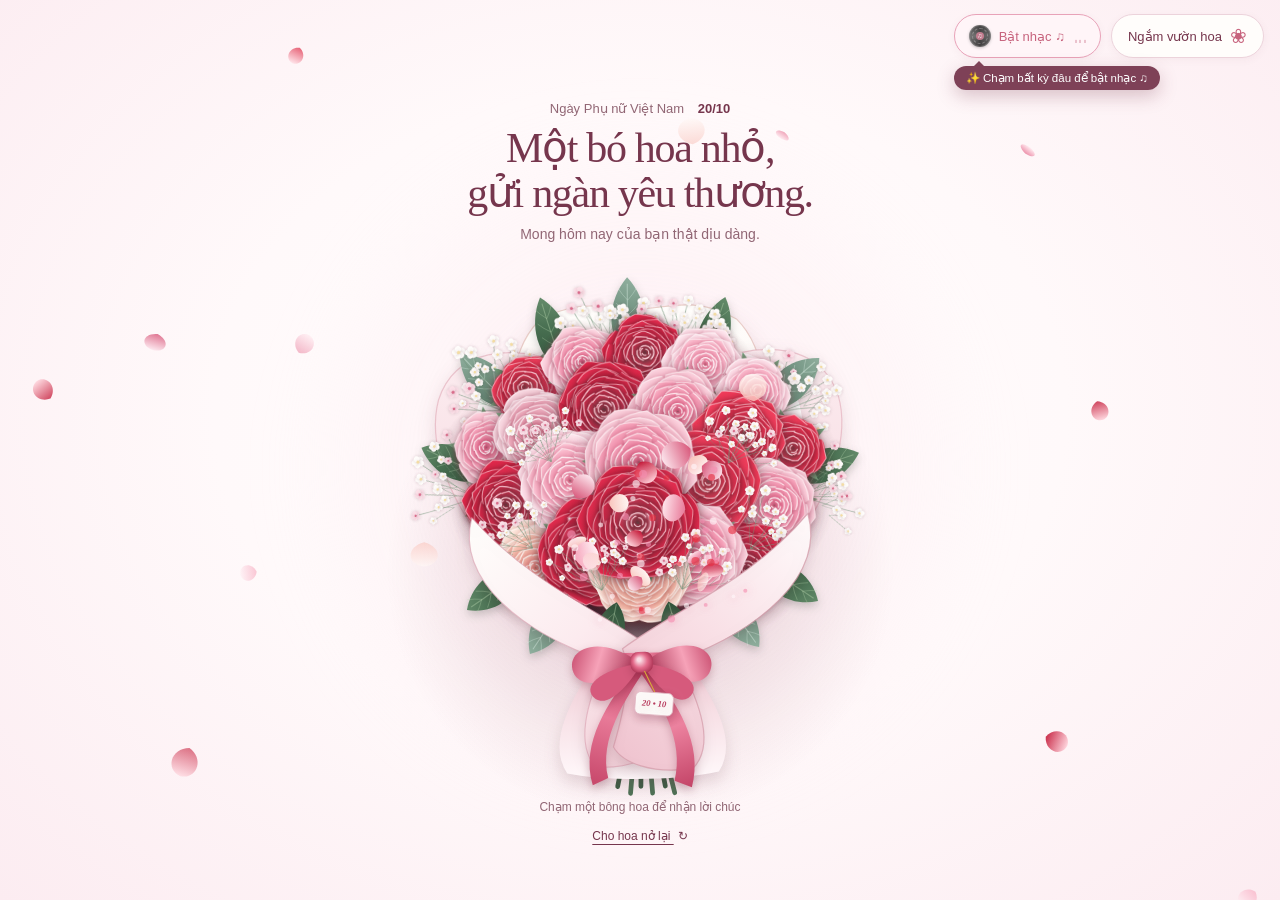
==== index.html @ 7e1e1d30 "20-10" ====
<!DOCTYPE html>
<html lang="vi">
<head>
  <meta charset="UTF-8">
  <meta name="viewport" content="width=device-width, initial-scale=1.0">
  <meta name="theme-color" content="#fff8fa">
  <meta name="description" content="Một bó hoa và tấm thiệp nhỏ, gửi những lời chúc dịu dàng nhân ngày Phụ nữ Việt Nam 20/10.">
  <title>Một bó hoa dành tặng bạn · 20/10</title>
  <link rel="stylesheet" href="./style.css">
  <script src="./script.js" defer></script>
  <script src="./card.js" defer></script>
  <script src="./album.js" defer></script>
</head>
<body>
  <main>
    <nav class="top-nav-bar" aria-label="Tiện ích đầu trang">
      <div class="music-disc-widget">
        <button id="toggleMusic" class="music-disc-button" type="button" aria-pressed="true" aria-label="Tạm dừng hoặc phát nhạc Đi Giữa Trời Rực Rỡ">
          <span class="music-disc-icon is-spinning" id="musicDiscIcon" aria-hidden="true">
            <span class="disc-vinyl"></span>
            <span class="disc-core">♫</span>
          </span>
          <span class="music-disc-text" id="musicStatusText">Đi Giữa Trời Rực Rỡ</span>
          <span class="music-wave-bars" id="musicWaveBars" aria-hidden="true">
            <span></span><span></span><span></span>
          </span>
        </button>
        <span id="musicAutoplayHint" class="music-autoplay-hint" hidden aria-live="polite">✨ Chạm bất kỳ đâu để bật nhạc ♫</span>
        <audio id="bgMusic" src="./assets/music.mp3" autoplay loop preload="auto">
          <source src="./assets/music.mp3" type="audio/mpeg">
          <source src="./YTSave.to_YouTube_Media_pjm2aXT3A2M_Nh%E1%BA%A1c-phim-%C4%90i-Gi%E1%BB%AFa-Tr%E1%BB%9Di-R%E1%BB%B1c-R%E1%BB%A1-Ng%C3%B4-Lan-H%C6%B0%C6%A1ng-MV-Lyrics_009_vbr.mp3" type="audio/mpeg">
        </audio>
        <script>
          (function() {
            var m = document.getElementById('bgMusic');
            if (m) {
              m.volume = 0.85;
              var p = m.play();
              if (p && p.catch) { p.catch(function() {}); }
            }
          })();
        </script>
      </div>
      <a class="garden-link" href="./garden.html">Ngắm vườn hoa <span aria-hidden="true">❀</span></a>
    </nav>
    <canvas id="ambientPetalsCanvas" aria-hidden="true"></canvas>
    <header class="greeting">
      <p class="occasion">Ngày Phụ nữ Việt Nam <span>20/10</span></p>
      <h1>Một bó hoa nhỏ,<br>gửi ngàn yêu thương.</h1>
      <p class="greeting-caption">Mong hôm nay của bạn thật dịu dàng.</p>
    </header>

    <div class="gift-layout">
      <section class="scene-column" aria-label="Hoa và những lời chúc 20/10">


        <div class="gift-visuals">
          <div class="bouquet-composition">
            <div id="bouquetStageWrapper" role="button" tabindex="0"
              aria-label="Bó hoa hồng đỏ đan xen lẫn hồng phấn. Nhấn Enter để nhận lời chúc; dùng phím mũi tên để chọn bông hoa."
              aria-describedby="bouquetHint">
              <canvas id="bouquetCanvas" aria-hidden="true"></canvas>
            </div>
            <button class="envelope-button" id="openCard" type="button" aria-haspopup="dialog" aria-controls="greetingCard" aria-expanded="false" hidden>
              <span class="envelope" aria-hidden="true"><span class="envelope-letter">Gửi bạn</span><span class="envelope-seal">♡</span></span>
              <span class="envelope-caption">Có một tấm thiệp cho bạn</span>
              <span class="envelope-action">Mở thiệp</span>
            </button>
          </div>

        </div>

        <footer class="scene-footer">
          <p id="bouquetHint" class="bouquet-hint">Chạm một bông hoa để nhận lời chúc</p>
          <p id="roseWish" class="rose-wish" role="status" aria-live="polite" aria-atomic="true"></p>
          <button class="text-button" id="replayBloom" type="button">Cho hoa nở lại <span aria-hidden="true">↻</span></button>
        </footer>
      </section>

      <dialog id="greetingCard" class="card-dialog" aria-labelledby="cardTitle">
        <div class="letter-paper">
          <!-- 4 Corner Floral Embellishments -->
          <div class="card-corner card-corner-tl" aria-hidden="true">
            <img src="./assets/card-corner-top.jpg" alt="" class="card-corner-img" width="300" height="300" decoding="async">
          </div>
          <div class="card-corner card-corner-tr" aria-hidden="true">
            <img src="./assets/card-corner-top.jpg" alt="" class="card-corner-img" width="300" height="300" decoding="async">
          </div>
          <div class="card-corner card-corner-bl" aria-hidden="true">
            <img src="./assets/card-corner-bottom.jpg" alt="" class="card-corner-img" width="300" height="300" decoding="async">
          </div>
          <div class="card-corner card-corner-br" aria-hidden="true">
            <img src="./assets/card-corner-bottom.jpg" alt="" class="card-corner-img" width="300" height="300" decoding="async">
          </div>

          <!-- Ornate Double Frame with Corner Accents -->
          <div class="card-frame" aria-hidden="true"></div>
          <div class="card-frame-inner" aria-hidden="true"></div>

          <button class="close-button" id="closeCard" type="button" aria-label="Đóng thiệp">×</button>
          <div id="cardReading">
            <div class="letter-date" aria-label="Ngày 20 tháng 10"><span>20</span><span class="date-stem" aria-hidden="true"></span><span>10</span></div>
            <div class="card-ornament-line" aria-hidden="true"><span class="ornament-stem"></span><span class="ornament-flower">❀</span><span class="ornament-stem"></span></div>
            <p class="letter-recipient">Gửi <span id="cardRecipient">bạn</span>,</p>
            <h2 id="cardTitle">Chúc bạn một ngày<br>thật nhiều yêu thương.</h2>
            <div class="letter-flower" aria-hidden="true">❀</div>
            <p id="cardMessage" class="letter-message"></p>
            <div class="letter-signoff"><p>Với thật nhiều thương mến,</p><p id="cardSender" class="letter-signature"></p></div>
            <div class="card-ornament-line card-ornament-bottom" aria-hidden="true"><span class="ornament-stem"></span><span class="ornament-heart">♡</span><span class="ornament-stem"></span></div>
            <div class="letter-actions"><button id="viewAlbum" class="text-button" type="button" aria-controls="memoryAlbum">Xem album kỷ niệm <span aria-hidden="true">♡</span></button><button id="editCard" class="text-button" type="button">Viết lời chúc riêng <span aria-hidden="true">✎</span></button></div>
          </div>
          <form id="cardEditor" hidden>
            <p class="editor-intro">Một tấm thiệp mang lời của bạn.</p>
            <h2 id="editorTitle" class="editor-title">Viết chút yêu thương</h2>
            <label for="recipientInput">Gửi đến</label>
            <input id="recipientInput" name="recipient" maxlength="60" required autocomplete="off">
            <label for="messageInput">Lời chúc 20/10</label>
            <textarea id="messageInput" name="message" rows="7" maxlength="1500" required></textarea>
            <label for="senderInput">Người gửi</label>
            <input id="senderInput" name="sender" maxlength="60" required autocomplete="off">
            <p class="editor-hint">Lời chúc được lưu trên trình duyệt này.</p>
            <div class="editor-actions"><button class="primary-button" type="submit">Lưu lời chúc</button><button class="text-button" id="cancelEdit" type="button">Hủy</button></div>
          </form>
          <p id="cardStatus" class="card-status" role="status" aria-live="polite"></p>
        </div>
      </dialog>
    </div>
    <section id="memoryAlbum" class="memory-album" aria-labelledby="albumTitle" hidden>
      <header class="album-heading">
        <p class="album-note">Một chút kỷ niệm, dành riêng cho bạn</p>
        <h2 id="albumTitle">Những khoảnh khắc thương yêu</h2>
        <button id="toggleAlbum" class="text-button" type="button" aria-expanded="false" aria-controls="albumPhotos">Xòe album <span aria-hidden="true">♡</span></button>
        <button id="editAlbum" class="text-button" type="button" aria-expanded="false" aria-controls="albumPhotos">Thay ảnh <span aria-hidden="true">✎</span></button>
      </header>
      <p id="albumEditHint" class="album-edit-hint" hidden>Chọn ảnh từ thiết bị của bạn, tối đa 20 MB mỗi ảnh. Ảnh được lưu trên trình duyệt này, không tự gửi sang thiết bị khác.</p>
      <p id="albumStatus" class="album-status" role="status" aria-live="polite" aria-atomic="true"></p>
      <div id="albumPhotos" class="album-photos">
        <figure class="portrait-card album-card">
          <div class="portrait-photo"><img src="./assets/portrait-placeholder.webp" alt="Ảnh kỷ niệm thứ nhất của người nhận thiệp" width="768" height="1024" decoding="async"></div>
          <figcaption><span class="portrait-dedication">Một nụ cười rất thương.</span><span class="portrait-date">Những ngày thật vui</span></figcaption>
          <div class="photo-actions" hidden>
            <button class="text-button change-photo" type="button" aria-label="Đổi ảnh thứ nhất">Đổi ảnh</button>
            <button class="text-button reset-photo" type="button" aria-label="Khôi phục ảnh thứ nhất" disabled>Ảnh ban đầu</button>
            <input class="photo-input" type="file" accept="image/*" aria-label="Chọn ảnh thứ nhất" hidden>
          </div>
        </figure>
        <figure class="portrait-card album-card">
          <div class="portrait-photo"><img src="./assets/portrait-placeholder.webp" alt="Ảnh kỷ niệm thứ hai của người nhận thiệp" width="768" height="1024" decoding="async" loading="lazy"></div>
          <figcaption><span class="portrait-dedication">Bình yên từ điều nhỏ.</span><span class="portrait-date">Một khoảnh khắc dịu dàng</span></figcaption>
          <div class="photo-actions" hidden>
            <button class="text-button change-photo" type="button" aria-label="Đổi ảnh thứ hai">Đổi ảnh</button>
            <button class="text-button reset-photo" type="button" aria-label="Khôi phục ảnh thứ hai" disabled>Ảnh ban đầu</button>
            <input class="photo-input" type="file" accept="image/*" aria-label="Chọn ảnh thứ hai" hidden>
          </div>
        </figure>
        <figure class="portrait-card album-card">
          <div class="portrait-photo"><img src="./assets/portrait-placeholder.webp" alt="Ảnh kỷ niệm thứ ba của người nhận thiệp" width="768" height="1024" decoding="async" loading="lazy"></div>
          <figcaption><span class="portrait-dedication">Mong bạn luôn rạng rỡ.</span><span class="portrait-date">Hôm nay và cả mai sau</span></figcaption>
          <div class="photo-actions" hidden>
            <button class="text-button change-photo" type="button" aria-label="Đổi ảnh thứ ba">Đổi ảnh</button>
            <button class="text-button reset-photo" type="button" aria-label="Khôi phục ảnh thứ ba" disabled>Ảnh ban đầu</button>
            <input class="photo-input" type="file" accept="image/*" aria-label="Chọn ảnh thứ ba" hidden>
          </div>
        </figure>
      </div>
      <p class="album-footnote">Có những điều nhỏ, nhớ lại vẫn thấy vui.</p>
    </section>
    <noscript><p class="noscript-message">Bật JavaScript để ngắm hoa nở và mở thiệp 20/10 nhé.</p></noscript>
  </main>
</body>
</html>
---- style.css ----
:root {
  --paper: #fffdfb;
  --blush: #fff8fa;
  --rose: #c7637d;
  --ink: #76364d;
  --muted: #916674;
  --line: #ecd3db;
  --bouquet-size: clamp(210px, calc(100dvh - 300px), 560px);
  color: var(--ink);
  font-family: "Segoe UI", Arial, sans-serif;
  font-synthesis: none;
}
* { box-sizing: border-box; }
[hidden] { display: none !important; }
html, body { margin: 0; min-width: 320px; min-height: 100%; }
body {
  background: radial-gradient(ellipse at 50% 46%, #fffdfd 0%, #fff9fa 47%, #fcecf1 100%);
  -webkit-tap-highlight-color: transparent;
}
button, input, textarea { font: inherit; }
button { color: inherit; cursor: pointer; touch-action: manipulation; }
button:focus-visible, a:focus-visible, [tabindex]:focus-visible, input:focus-visible, textarea:focus-visible {
  outline: 2px solid var(--ink); outline-offset: 5px;
}
main {
  min-height: 100vh; min-height: 100dvh;
  display: grid; align-content: center;
  position: relative; isolation: isolate;
  padding: max(72px, calc(env(safe-area-inset-top) + 64px)) clamp(16px, 3vw, 48px) max(16px, env(safe-area-inset-bottom));
}
/* Top Bar Actions (Music Disc Player & Garden Link) */
.top-nav-bar {
  position: absolute;
  top: max(14px, env(safe-area-inset-top));
  right: max(16px, env(safe-area-inset-right));
  z-index: 20;
  display: flex;
  align-items: center;
  gap: 10px;
}

.garden-link {
  position: static;
  display: inline-flex; align-items: center; gap: 8px;
  min-height: 44px; padding: 10px 16px; border: 1px solid var(--line); border-radius: 24px;
  background: var(--paper); color: var(--ink); font-size: 13px; text-decoration: none;
  box-shadow: 0 2px 8px rgba(118, 54, 77, 0.05);
  transition: all .2s ease;
  white-space: nowrap;
}
.garden-link:hover {
  background: #fae7ef;
  transform: translateY(-1px);
  box-shadow: 0 4px 12px rgba(118, 54, 77, 0.1);
}
.garden-link span { color: var(--rose); font-size: 20px; line-height: 1; }

/* Music Disc Widget */
.music-disc-widget {
  position: relative;
  display: inline-flex;
  align-items: center;
}

.music-disc-button {
  display: inline-flex;
  align-items: center;
  gap: 8px;
  min-height: 44px;
  padding: 9px 14px;
  border: 1px solid #ebd0da;
  border-radius: 24px;
  background: var(--paper);
  color: var(--ink);
  font-size: 13px;
  cursor: pointer;
  box-shadow: 0 2px 8px rgba(118, 54, 77, 0.05);
  transition: all .2s ease;
  white-space: nowrap;
}
.music-disc-button:hover {
  background: #fdf2f6;
  border-color: #d88fa5;
  transform: translateY(-1px);
  box-shadow: 0 4px 12px rgba(118, 54, 77, 0.1);
}

/* Spinning Vinyl Record Icon */
.music-disc-icon {
  position: relative;
  width: 22px;
  height: 22px;
  border-radius: 50%;
  background: conic-gradient(from 0deg, #242424, #4a4a4a, #1f1f1f, #5a5a5a, #242424);
  box-shadow: 0 1px 3px rgba(0, 0, 0, 0.25), inset 0 0 0 1px rgba(255, 255, 255, 0.18);
  display: grid;
  place-items: center;
  flex-shrink: 0;
}
.music-disc-icon.is-spinning {
  animation: spin-vinyl 3.2s linear infinite;
}
.disc-vinyl {
  position: absolute;
  inset: 3px;
  border-radius: 50%;
  border: 1px dashed rgba(255, 255, 255, 0.28);
  pointer-events: none;
}
.disc-core {
  position: relative;
  z-index: 1;
  width: 8px;
  height: 8px;
  border-radius: 50%;
  background: #c7637d;
  color: #fff;
  font-size: 7px;
  line-height: 8px;
  text-align: center;
  display: block;
}
@keyframes spin-vinyl {
  from { transform: rotate(0deg); }
  to { transform: rotate(360deg); }
}

/* Animated Music Equalizer Bars */
.music-wave-bars {
  display: inline-flex;
  align-items: flex-end;
  gap: 2.5px;
  height: 13px;
  margin-left: 2px;
}
.music-wave-bars span {
  display: block;
  width: 2px;
  height: 100%;
  background: var(--rose);
  border-radius: 2px;
  transform-origin: bottom;
  animation: wave-bar 1.1s ease-in-out infinite alternate;
}
.music-wave-bars span:nth-child(1) { animation-duration: 0.85s; }
.music-wave-bars span:nth-child(2) { animation-duration: 1.25s; animation-delay: 0.2s; }
.music-wave-bars span:nth-child(3) { animation-duration: 1.0s; animation-delay: 0.4s; }

@keyframes wave-bar {
  0% { transform: scaleY(0.25); opacity: 0.4; }
  100% { transform: scaleY(1); opacity: 1; }
}

/* Paused State */
.music-disc-button.is-paused {
  background: #fff5f8;
  border-color: #e8a2b8;
  color: var(--rose);
  animation: pulse-disc-glow 2.2s infinite ease-in-out;
}
.music-disc-button.is-paused .music-disc-icon {
  animation-play-state: paused;
  filter: grayscale(0.2) opacity(0.85);
}
.music-disc-button.is-paused .music-wave-bars span {
  animation: none;
  transform: scaleY(0.25);
  opacity: 0.35;
}

@keyframes pulse-disc-glow {
  0%, 100% {
    box-shadow: 0 2px 8px rgba(199, 99, 125, 0.12);
  }
  50% {
    box-shadow: 0 4px 16px rgba(199, 99, 125, 0.32);
    border-color: #d88099;
  }
}

/* Floating Autoplay Hint */
.music-autoplay-hint {
  position: absolute;
  top: calc(100% + 8px);
  left: 0;
  background: rgba(118, 54, 77, 0.94);
  backdrop-filter: blur(8px);
  color: #fff;
  font-size: 11.5px;
  font-weight: 500;
  padding: 5px 12px;
  border-radius: 16px;
  white-space: nowrap;
  pointer-events: none;
  animation: hint-float 2.5s infinite ease-in-out;
  box-shadow: 0 6px 18px rgba(118, 54, 77, 0.28);
  z-index: 50;
}
.music-autoplay-hint::before {
  content: "";
  position: absolute;
  top: -5px;
  left: 20px;
  border-left: 5px solid transparent;
  border-right: 5px solid transparent;
  border-bottom: 5px solid rgba(118, 54, 77, 0.94);
}
@keyframes hint-float {
  0%, 100% { transform: translateY(0); opacity: 0.95; }
  50% { transform: translateY(3px); opacity: 1; }
}
.gift-layout {
  width: min(100%, 1040px); margin-inline: auto;
  display: grid; grid-template-columns: minmax(0, 1fr); align-items: start;
  gap: 32px clamp(28px, 4vw, 60px);
}
.scene-column { min-width: 0; display: flex; flex-direction: column; align-items: center; }
.gift-visuals {
  width: 100%; margin: 4px auto 0; display: grid; place-items: center;
}
.portrait-card {
  position: relative; min-width: 0; width: 100%; max-width: 275px;
  justify-self: center; margin: 0; padding: 10px 10px 0;
  background: var(--paper); border: 1px solid #ecd3db99;
  box-shadow: 0 14px 40px #76364d10, 0 2px 7px #76364d08;
  transform-origin: top left;
}
.portrait-photo { overflow: hidden; aspect-ratio: 3 / 4; background: #f3e4e5; }
.portrait-photo img { display: block; width: 100%; height: 100%; object-fit: cover; object-position: center; }
.portrait-card figcaption { padding: 19px 6px 20px; text-align: center; }
.portrait-dedication { display: block; font: italic clamp(16px, 1.6vw, 21px)/1.45 "Palatino Linotype", Georgia, serif; text-wrap: pretty; }
.portrait-date { display: block; color: var(--muted); margin-top: 11px; font-size: 10px; line-height: 1.6; }
main::before {
  content: ''; position: absolute; left: 50%; top: 52%; z-index: -1;
  width: min(90vw, 700px); aspect-ratio: 1;
  transform: translate(-50%, -50%); border-radius: 50%;
  background: radial-gradient(circle, rgba(252, 210, 223, .45), rgba(254, 235, 242, .16) 57%, transparent 73%);
  filter: blur(26px); pointer-events: none;
}
.greeting { width: fit-content; max-width: 100%; margin: 0 auto 8px; transform-origin: top left; position: relative; z-index: 1; text-align: center; }
.occasion { margin: 0 0 10px; font-size: 13px; color: var(--muted); }
.occasion span { margin-left: 10px; color: var(--ink); font-weight: 600; }
h1, h2, .letter-recipient { font-family: "Palatino Linotype", "Book Antiqua", Palatino, Georgia, serif; font-weight: 400; }
h1 { margin: 0; font-size: clamp(28px, 3.4vw, 42px); line-height: 1.08; letter-spacing: -1.3px; }
.greeting-caption { font-size: 14px; color: var(--muted); margin: 10px 0 0; }
.bouquet-composition {
  position: relative; min-width: 0; margin: -12px auto -8px;
  width: min(100%, var(--bouquet-size));
  transform-origin: top left;
}
#bouquetStageWrapper {
  position: relative; width: 100%; aspect-ratio: 1; border-radius: 45%;
  cursor: pointer; touch-action: manipulation;
  animation: bouquet-entrance 1.15s cubic-bezier(.16, 1, .3, 1) both;
}
#bouquetCanvas { width: 100%; height: 100%; display: block; }
.envelope-button {
  position: absolute; right: 8px; top: 66%; width: clamp(126px, 29%, 164px);
  padding: 0; border: 0; background: transparent; text-align: center;
  transform: rotate(-7deg); animation: envelope-arrival .8s cubic-bezier(.2,.8,.2,1) both;
}
.envelope {
  position: relative; display: block; width: 106px; height: 72px; margin: 0 auto 12px;
  background: #f5d9e2; border: 1px solid #e3b5c4; border-radius: 2px 2px 5px 5px;
  box-shadow: 0 8px 18px #76364d18;
}
.envelope::before {
  content: ''; position: absolute; inset: 0; z-index: 2;
  background: linear-gradient(32deg, #f9e6ec 49%, transparent 50%) left / 51% 100% no-repeat,
              linear-gradient(-32deg, #f5dfe7 49%, transparent 50%) right / 51% 100% no-repeat;
  border-radius: inherit;
}
.envelope::after {
  content: ''; position: absolute; inset: -1px -1px 0; z-index: 3;
  background: #fcebf0; clip-path: polygon(0 0, 100% 0, 50% 61%);
  transform-origin: top; transition: transform .4s ease;
}
.envelope-letter {
  position: absolute; inset: -11px 9px 9px; padding: 12px 0 0;
  background: var(--paper); border: 1px solid var(--line);
  font-family: Georgia, serif; font-style: italic; font-size: 13px;
  transition: transform .4s ease;
}
.envelope-seal {
  position: absolute; left: calc(50% - 12px); top: 28px; z-index: 4;
  width: 24px; height: 24px; border-radius: 50%; background: #b85575;
  color: #fff6f8; font: 19px/24px Georgia, serif; box-shadow: 0 2px 3px #76364d22;
}
.envelope-caption, .envelope-action { display: block; font-size: 11px; line-height: 1.5; }
.envelope-caption { color: var(--muted); }
.envelope-action { font-size: 13px; text-decoration: underline; text-underline-offset: 4px; margin-top: 3px; }
@media (hover: hover) {
  .envelope-button:hover .envelope-letter { transform: translateY(-7px); }
  .envelope-button:hover .envelope::after { transform: rotateX(35deg); }
}
.scene-footer { transform-origin: top left; width: min(100%, 540px); margin-top: 6px; text-align: center; position: relative; z-index: 1; }
.bouquet-hint { font-size: 12px; color: var(--muted); margin: 0; }
.rose-wish { font: italic 17px/1.6 Georgia, serif; margin: 6px auto 2px; max-width: 440px; min-height: 54px; text-wrap: pretty; }
.rose-wish:empty { min-height: 0; margin: 0; }
.rose-wish.is-new { animation: wish-arrival .4s ease both; }
.text-button { border: 0; background: transparent; padding: 12px 8px; font-size: 12px; text-decoration: underline; text-underline-offset: 4px; }
.text-button span { display: inline-block; margin-left: 4px; text-decoration: none; }
#replayBloom { margin-top: 3px; }
#ambientPetalsCanvas { position: fixed; inset: 0; width: 100%; height: 100%; display: block; pointer-events: none; z-index: 2; }
.card-dialog {
  position: relative; z-index: 3; inset: auto; justify-self: center; align-self: start;
  width: min(100%, 580px); min-width: 0; max-width: none; max-height: none; margin: 0;
  padding: 0; border: 0; border-radius: 8px; color: var(--ink);
  background: transparent;
  box-shadow: 0 25px 80px rgba(118, 54, 77, 0.15), 0 4px 14px rgba(118, 54, 77, 0.08);
  overflow: visible; scroll-margin-block: 24px;
}
.card-dialog[open] { animation: letter-open .45s .4s cubic-bezier(.16,1,.3,1) both; }

.letter-paper {
  position: relative;
  overflow: hidden;
  border-radius: 8px;
  padding: clamp(32px, 4.5vw, 44px) clamp(24px, 4vw, 42px) clamp(22px, 3.5vw, 32px);
  background:
    radial-gradient(ellipse at 50% 50%, #ffffff 0%, #fffdfd 50%, #fff4f8 100%),
    var(--paper);
}

/* 4 Botanical Floral Corners */
.card-corner {
  position: absolute;
  width: clamp(105px, 24vw, 150px);
  aspect-ratio: 1;
  pointer-events: none;
  z-index: 1;
  overflow: hidden;
}
.card-corner-img {
  width: 100%;
  height: 100%;
  object-fit: contain;
  mix-blend-mode: multiply;
  opacity: 0.95;
  display: block;
}
.card-corner-tl {
  top: -4px;
  left: -4px;
  transform: scaleX(-1);
}
.card-corner-tr {
  top: -4px;
  right: -4px;
}
.card-corner-bl {
  bottom: -4px;
  left: -4px;
}
.card-corner-br {
  bottom: -4px;
  right: -4px;
  transform: scaleX(-1);
}

/* Ornate Double Frame with Corner Bracket Accents */
.card-frame {
  position: absolute;
  inset: 12px;
  border: 1.5px solid #ebb2c2;
  border-radius: 6px;
  pointer-events: none;
  z-index: 2;
}
.card-frame::before,
.card-frame::after {
  content: '';
  position: absolute;
  width: 14px;
  height: 14px;
  border-color: #c7637d;
  border-style: solid;
  pointer-events: none;
}
.card-frame::before {
  top: -2px;
  left: -2px;
  border-width: 2px 0 0 2px;
}
.card-frame::after {
  bottom: -2px;
  right: -2px;
  border-width: 0 2px 2px 0;
}

.card-frame-inner {
  position: absolute;
  inset: 16px;
  border: 1px solid #f6d4de;
  border-radius: 4px;
  pointer-events: none;
  z-index: 2;
}
.card-frame-inner::before,
.card-frame-inner::after {
  content: '';
  position: absolute;
  width: 14px;
  height: 14px;
  border-color: #c7637d;
  border-style: solid;
  pointer-events: none;
}
.card-frame-inner::before {
  top: -2px;
  right: -2px;
  border-width: 2px 2px 0 0;
}
.card-frame-inner::after {
  bottom: -2px;
  left: -2px;
  border-width: 0 0 2px 2px;
}

/* Close Button */
.close-button {
  position: absolute; right: 18px; top: 16px; z-index: 10; width: 34px; height: 34px;
  background: rgba(255, 250, 252, 0.88); backdrop-filter: blur(4px);
  border: 1px solid #ecd3db; border-radius: 50%;
  color: var(--ink); font-size: 20px; font-weight: 300; line-height: 1;
  display: grid; place-items: center;
  box-shadow: 0 2px 8px rgba(118, 54, 77, 0.1);
  transition: background .2s ease, transform .2s ease;
}
.close-button:hover { background: #fbeaf0; transform: scale(1.06); }

/* Card Content Layer */
#cardReading, #cardEditor {
  position: relative;
  z-index: 3;
}

/* Header & Date */
.letter-date {
  display: flex; align-items: center; justify-content: center; gap: 14px;
  font: 30px/1 "Palatino Linotype", Georgia, serif; color: #8e2b48;
  letter-spacing: 1px; margin: 0 auto 6px;
}
.date-stem { width: 1.5px; height: 26px; background: #e59fb3; transform: rotate(22deg); }

/* Delicate Ornamental Dividers */
.card-ornament-line {
  display: flex; align-items: center; justify-content: center; gap: 12px;
  margin: 6px auto 14px; max-width: 220px;
}
.ornament-stem {
  flex: 1; height: 1px;
  background: linear-gradient(90deg, transparent, #e3a9ba 50%, transparent);
}
.ornament-flower { font-size: 17px; color: var(--rose); line-height: 1; }
.ornament-heart { font-size: 15px; color: var(--rose); line-height: 1; }
.card-ornament-bottom { margin: 14px auto 10px; max-width: 180px; }

/* Letter Recipient */
.letter-recipient {
  margin: 0 0 8px; font: 400 19px/1.4 "Palatino Linotype", Georgia, serif;
  color: #76364d; text-align: center; overflow-wrap: anywhere;
}

/* Card Title */
#cardTitle {
  margin: 0 auto 6px; text-align: center;
  font-family: "Palatino Linotype", "Book Antiqua", Georgia, serif;
  font-size: clamp(24px, 3.2vw, 32px); line-height: 1.25;
  color: #5c1830; letter-spacing: -.6px;
}

.letter-flower {
  text-align: center; font: 25px/1 Georgia, serif;
  color: #d6718d; margin: 6px 0 10px;
}

/* Message Paragraphs */
.letter-message {
  white-space: pre-wrap; overflow-wrap: anywhere;
  font-size: 14.5px; line-height: 1.78; color: #69293e;
  margin: 0 auto; text-align: center; max-width: 440px;
}
.message-paragraph { display: block; }
.message-paragraph + .message-paragraph { margin-top: 14px; }

/* Signoff */
.letter-signoff {
  margin-top: 14px; text-align: center;
}
.letter-signoff > p:first-child {
  margin: 0 0 4px; font-size: 13px; color: var(--muted);
}
.letter-signature {
  font: italic 24px/1.35 "Palatino Linotype", Georgia, serif;
  color: #5c1830; margin: 0; overflow-wrap: anywhere;
}

.letter-fold { height: 1px; margin: 8px -30px 2px; background: #ecd3db77; box-shadow: 0 1px 2px #76364d08; }
.letter-actions { text-align: center; margin-top: 10px; }
.letter-actions .text-button {
  padding: 8px 14px; font-size: 13px; color: #76364d;
  border-radius: 18px; transition: background .2s ease;
}
.letter-actions .text-button:hover { background: rgba(247, 219, 229, 0.45); }
.card-status { font-size: 12px; color: var(--muted); text-align: center; margin: 0; line-height: 1.6; }
.card-status:not(:empty) { padding: 8px 0; }
.editor-intro { margin: 10px 0; font-size: 12px; color: var(--muted); }
.editor-title { font-size: 27px; line-height: 1.2; margin: 0 0 26px; }
#cardEditor label { display: block; font-size: 13px; margin: 18px 0 8px; }
#cardEditor input, #cardEditor textarea { width: 100%; border: 1px solid #dcb8c5; border-radius: 5px; background: #fff9fb; color: var(--ink); padding: 11px 12px; font-size: 14px; line-height: 1.6; }
#cardEditor textarea { resize: vertical; min-height: 150px; }
.editor-hint { font-size: 11px; color: var(--muted); line-height: 1.7; margin-top: 14px; }
.editor-actions { display: flex; align-items: center; gap: 16px; margin: 20px 0 10px; }
.primary-button { border: 1px solid var(--ink); border-radius: 5px; padding: 12px 20px; font-size: 13px; background: var(--ink); color: var(--paper); }
.noscript-message { text-align: center; font-size: 14px; }
/* The album is a second chapter, revealed only after the letter is opened. */
.memory-album {
  position: relative; z-index: 3; width: min(100%, 850px); min-width: 0;
  margin: clamp(32px, 4vw, 54px) auto 8px; text-align: center; scroll-margin-top: 32px;
  opacity: 0; transform: translateY(24px);
  transition: opacity .8s ease, transform .8s cubic-bezier(.2,.8,.2,1);
}
.memory-album.is-revealed { opacity: 1; transform: none; }
.album-heading { margin-bottom: 26px; }
.album-note { color: var(--muted); font-size: 12px; line-height: 1.7; margin: 0 0 12px; }
#albumTitle { font-size: clamp(26px, 3vw, 34px); line-height: 1.25; margin: 0 0 8px; letter-spacing: -.5px; }
.album-photos { display: grid; grid-template-columns: minmax(0, 1fr); gap: 28px; padding: 18px 18px 14px; }
.album-card { grid-area: 1 / 1; width: min(100%, 230px); max-width: none; transform-origin: center; }
.album-card:nth-child(1) { z-index: 3; transform: rotate(-3deg); }
.album-card:nth-child(2) { z-index: 2; transform: translate(12px, -6px) rotate(7deg); }
.album-card:nth-child(3) { z-index: 1; transform: translate(-12px, -10px) rotate(-9deg); }
.album-card .portrait-dedication { font-size: 17px; }
.album-card figcaption { padding: 16px 4px 18px; }
.album-card .portrait-date { margin-top: 8px; }
.album-edit-hint, .album-status { max-width: 520px; margin: 0 auto 16px; color: var(--muted); font-size: 12px; line-height: 1.7; }
.album-status:empty { display: none; }
.photo-actions { display: flex; justify-content: center; flex-wrap: wrap; gap: 0 4px; padding: 0 0 8px; }
.photo-actions .text-button { min-height: 44px; padding: 10px 6px; }
.photo-actions button:disabled { opacity: .5; cursor: default; }
.album-card[aria-busy="true"] .portrait-photo { opacity: .65; }
.memory-album.is-spread .album-photos { grid-template-columns: repeat(3, minmax(0, 1fr)); }
.memory-album.is-spread .album-card { grid-area: auto; transform: rotate(var(--photo-angle)); animation: photo-unfold .65s cubic-bezier(.2,.8,.2,1) both; }
.memory-album.is-spread .album-card:nth-child(1) { --photo-angle: -4deg; }
.memory-album.is-spread .album-card:nth-child(2) { --photo-angle: 2deg; animation-delay: .13s; }
.memory-album.is-spread .album-card:nth-child(3) { --photo-angle: -2deg; animation-delay: .26s; }
.album-footnote { margin: 22px 0 0; color: var(--muted); font: italic 15px/1.7 Georgia, serif; }
@keyframes photo-unfold {
  from { opacity: 0; transform: translateY(22px) rotate(0); }
  to { opacity: 1; transform: translateY(0) rotate(var(--photo-angle)); }
}
@media (min-width: 1100px) {
  body.card-open .gift-layout { grid-template-columns: minmax(0, 1fr) minmax(400px, 470px); align-items: center; }
  body.card-open .bouquet-composition { width: min(100%, var(--bouquet-size)); }
  body.card-open .envelope-button { right: 0; width: 126px; }
  body.card-open .envelope { width: 88px; height: 60px; }
  body.card-open .envelope-seal { top: 22px; }
  body.card-open .envelope-caption { font-size: 10px; }
  body.card-open .envelope-action { font-size: 12px; }
  body.card-open .card-dialog { width: 100%; }
}
@media (min-width: 601px) and (max-width: 1099px) {
  body.card-open .bouquet-composition { width: min(100%, var(--bouquet-size)); }
}
@media (max-width: 600px) {
  .top-nav-bar { top: max(10px, env(safe-area-inset-top)); right: max(12px, env(safe-area-inset-right)); gap: 6px; }
  .garden-link, .music-disc-button { min-height: 38px; padding: 6px 11px; font-size: 11.5px; }
  .music-disc-text { max-width: 110px; overflow: hidden; text-overflow: ellipsis; white-space: nowrap; }
  .occasion { font-size: 12px; margin-bottom: 8px; }
  .greeting { margin-bottom: 6px; }
  .greeting-caption { font-size: 12px; margin-top: 8px; }
  .gift-visuals { margin-top: 2px; }
  .bouquet-composition { margin-top: 0; margin-bottom: 4px; width: min(100%, var(--bouquet-size)); }
  .envelope-button { right: 6px; top: 68%; width: 130px; }
  .envelope { width: 88px; height: 60px; margin-bottom: 9px; }
  .envelope-seal { top: 22px; }
  .envelope-caption { font-size: 10px; }
  .envelope-action { font-size: 12px; }
  .rose-wish { font-size: 16px; padding: 0 10px; }
  .letter-paper { padding: 28px 18px 20px; }
  .card-corner { width: clamp(80px, 22vw, 110px); }
  .card-frame { inset: 8px; }
  .card-frame-inner { inset: 12px; }
  .letter-fold { margin-left: -18px; margin-right: -18px; }
  #cardTitle { font-size: clamp(22px, 5.5vw, 26px); }
  .letter-date { font-size: 26px; }
  .memory-album.is-spread .album-photos { grid-template-columns: minmax(0, 1fr); gap: 32px; }
}
@keyframes bouquet-entrance { from { opacity: 0; transform: translateY(18px) scale(.92); } to { opacity: 1; transform: translateY(0) scale(1); } }
@keyframes envelope-arrival { from { opacity: 0; transform: translateY(14px) rotate(-12deg); } to { opacity: 1; transform: translateY(0) rotate(-7deg); } }
@keyframes letter-open { from { opacity: 0; transform: translateY(16px); } to { opacity: 1; transform: translateY(0); } }
@keyframes wish-arrival { from { opacity: 0; transform: translateY(5px); } to { opacity: 1; transform: translateY(0); } }
@media (prefers-reduced-motion: reduce) {
  *, *::before, *::after { animation: none !important; transition: none !important; scroll-behavior: auto !important; }
}
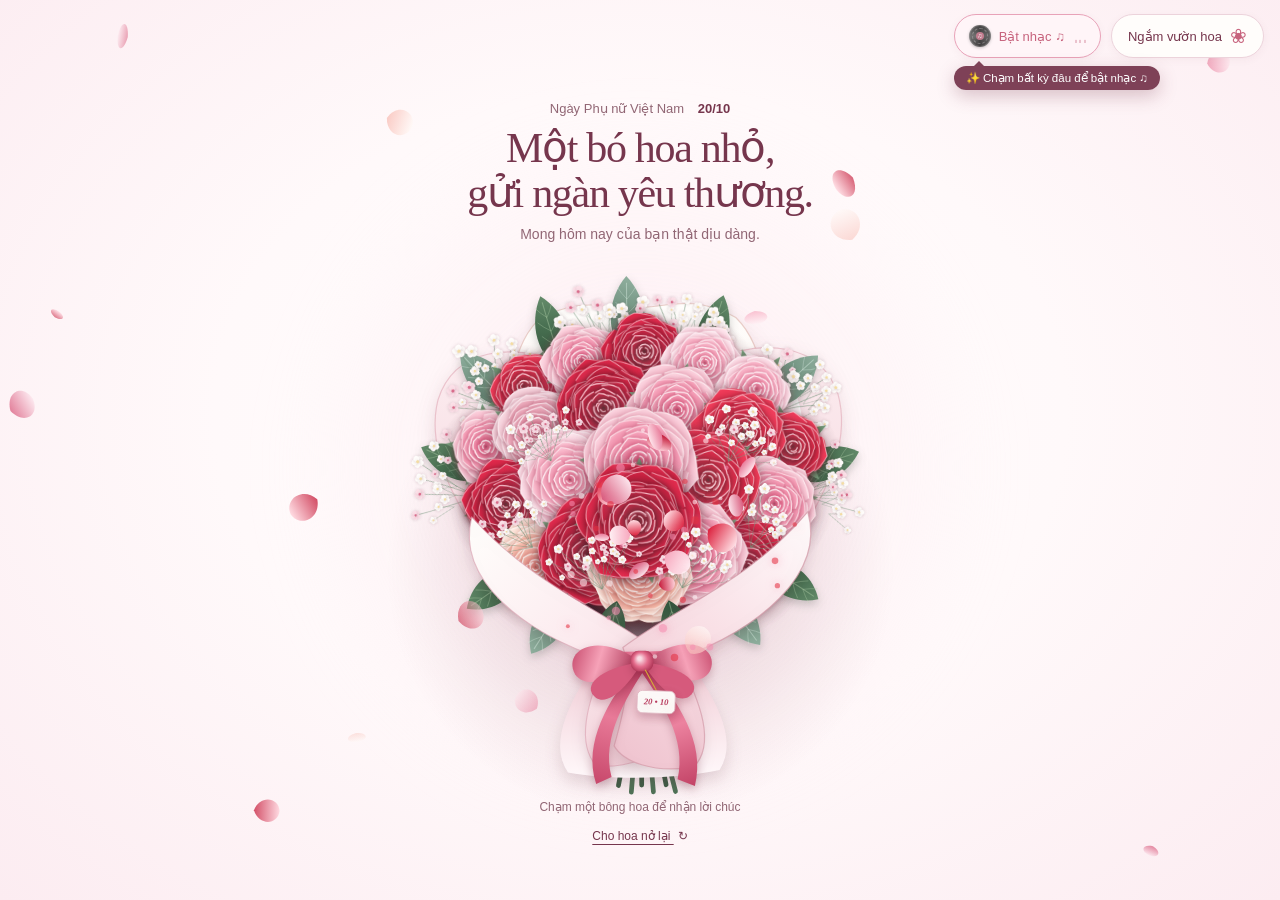
==== commit 88f7cb98: "gihub" ====
--- a/index.html
+++ b/index.html
@@ -6,6 +6,9 @@
   <meta name="theme-color" content="#fff8fa">
   <meta name="description" content="Một bó hoa và tấm thiệp nhỏ, gửi những lời chúc dịu dàng nhân ngày Phụ nữ Việt Nam 20/10.">
   <title>Một bó hoa dành tặng bạn · 20/10</title>
+  <link rel="preload" href="./assets/fonts/noto-serif-italic.woff2" as="font" type="font/woff2" crossorigin>
+  <link rel="preload" href="./assets/fonts/noto-serif-regular.woff2" as="font" type="font/woff2" crossorigin>
+  <link rel="preload" href="./assets/fonts/noto-sans-regular.woff2" as="font" type="font/woff2" crossorigin>
   <link rel="stylesheet" href="./style.css">
   <script src="./script.js" defer></script>
   <script src="./card.js" defer></script>
@@ -35,8 +38,14 @@
             var m = document.getElementById('bgMusic');
             if (m) {
               m.volume = 0.85;
-              var p = m.play();
-              if (p && p.catch) { p.catch(function() {}); }
+              try {
+                var savedPos = parseFloat(sessionStorage.getItem('music_saved_pos') || '0');
+                if (savedPos > 0) m.currentTime = savedPos;
+              } catch(e) {}
+              if (sessionStorage.getItem('music_user_paused') !== 'true') {
+                var p = m.play();
+                if (p && p.catch) { p.catch(function() {}); }
+              }
             }
           })();
         </script>
--- a/style.css
+++ b/style.css
@@ -1,3 +1,25 @@
+@font-face {
+  font-family: "Noto Serif";
+  src: url("./assets/fonts/noto-serif-regular.woff2") format("woff2");
+  font-style: normal;
+  font-weight: 400;
+  font-display: swap;
+}
+@font-face {
+  font-family: "Noto Serif";
+  src: url("./assets/fonts/noto-serif-italic.woff2") format("woff2");
+  font-style: italic;
+  font-weight: 400;
+  font-display: swap;
+}
+@font-face {
+  font-family: "Noto Sans";
+  src: url("./assets/fonts/noto-sans-regular.woff2") format("woff2");
+  font-style: normal;
+  font-weight: 400;
+  font-display: swap;
+}
+
 :root {
   --paper: #fffdfb;
   --blush: #fff8fa;
@@ -6,8 +28,9 @@
   --muted: #916674;
   --line: #ecd3db;
   --bouquet-size: clamp(210px, calc(100dvh - 300px), 560px);
+  --font-serif: "Noto Serif", "Palatino Linotype", "Times New Roman", serif;
   color: var(--ink);
-  font-family: "Segoe UI", Arial, sans-serif;
+  font-family: "Noto Sans", "Segoe UI", Arial, sans-serif;
   font-synthesis: none;
 }
 * { box-sizing: border-box; }
@@ -228,7 +251,7 @@
 .portrait-photo { overflow: hidden; aspect-ratio: 3 / 4; background: #f3e4e5; }
 .portrait-photo img { display: block; width: 100%; height: 100%; object-fit: cover; object-position: center; }
 .portrait-card figcaption { padding: 19px 6px 20px; text-align: center; }
-.portrait-dedication { display: block; font: italic clamp(16px, 1.6vw, 21px)/1.45 "Palatino Linotype", Georgia, serif; text-wrap: pretty; }
+.portrait-dedication { display: block; font: italic clamp(16px, 1.6vw, 21px)/1.45 "Noto Serif", "Palatino Linotype", serif; text-wrap: pretty; }
 .portrait-date { display: block; color: var(--muted); margin-top: 11px; font-size: 10px; line-height: 1.6; }
 main::before {
   content: ''; position: absolute; left: 50%; top: 52%; z-index: -1;
@@ -240,7 +263,7 @@
 .greeting { width: fit-content; max-width: 100%; margin: 0 auto 8px; transform-origin: top left; position: relative; z-index: 1; text-align: center; }
 .occasion { margin: 0 0 10px; font-size: 13px; color: var(--muted); }
 .occasion span { margin-left: 10px; color: var(--ink); font-weight: 600; }
-h1, h2, .letter-recipient { font-family: "Palatino Linotype", "Book Antiqua", Palatino, Georgia, serif; font-weight: 400; }
+h1, h2, .letter-recipient { font-family: "Noto Serif", "Palatino Linotype", "Times New Roman", serif; font-weight: 400; }
 h1 { margin: 0; font-size: clamp(28px, 3.4vw, 42px); line-height: 1.08; letter-spacing: -1.3px; }
 .greeting-caption { font-size: 14px; color: var(--muted); margin: 10px 0 0; }
 .bouquet-composition {
@@ -278,13 +301,13 @@
 .envelope-letter {
   position: absolute; inset: -11px 9px 9px; padding: 12px 0 0;
   background: var(--paper); border: 1px solid var(--line);
-  font-family: Georgia, serif; font-style: italic; font-size: 13px;
+  font-family: "Noto Serif", serif; font-style: italic; font-size: 13px;
   transition: transform .4s ease;
 }
 .envelope-seal {
   position: absolute; left: calc(50% - 12px); top: 28px; z-index: 4;
   width: 24px; height: 24px; border-radius: 50%; background: #b85575;
-  color: #fff6f8; font: 19px/24px Georgia, serif; box-shadow: 0 2px 3px #76364d22;
+  color: #fff6f8; font: 19px/24px "Noto Serif", serif; box-shadow: 0 2px 3px #76364d22;
 }
 .envelope-caption, .envelope-action { display: block; font-size: 11px; line-height: 1.5; }
 .envelope-caption { color: var(--muted); }
@@ -295,7 +318,7 @@
 }
 .scene-footer { transform-origin: top left; width: min(100%, 540px); margin-top: 6px; text-align: center; position: relative; z-index: 1; }
 .bouquet-hint { font-size: 12px; color: var(--muted); margin: 0; }
-.rose-wish { font: italic 17px/1.6 Georgia, serif; margin: 6px auto 2px; max-width: 440px; min-height: 54px; text-wrap: pretty; }
+.rose-wish { font: italic 17.5px/1.65 "Noto Serif", "Palatino Linotype", "Times New Roman", serif; margin: 6px auto 2px; max-width: 440px; min-height: 54px; text-wrap: pretty; }
 .rose-wish:empty { min-height: 0; margin: 0; }
 .rose-wish.is-new { animation: wish-arrival .4s ease both; }
 .text-button { border: 0; background: transparent; padding: 12px 8px; font-size: 12px; text-decoration: underline; text-underline-offset: 4px; }
@@ -438,7 +461,7 @@
 /* Header & Date */
 .letter-date {
   display: flex; align-items: center; justify-content: center; gap: 14px;
-  font: 30px/1 "Palatino Linotype", Georgia, serif; color: #8e2b48;
+  font: 30px/1 "Noto Serif", "Palatino Linotype", serif; color: #8e2b48;
   letter-spacing: 1px; margin: 0 auto 6px;
 }
 .date-stem { width: 1.5px; height: 26px; background: #e59fb3; transform: rotate(22deg); }
@@ -458,20 +481,20 @@
 
 /* Letter Recipient */
 .letter-recipient {
-  margin: 0 0 8px; font: 400 19px/1.4 "Palatino Linotype", Georgia, serif;
+  margin: 0 0 8px; font: 400 19px/1.4 "Noto Serif", "Palatino Linotype", serif;
   color: #76364d; text-align: center; overflow-wrap: anywhere;
 }
 
 /* Card Title */
 #cardTitle {
   margin: 0 auto 6px; text-align: center;
-  font-family: "Palatino Linotype", "Book Antiqua", Georgia, serif;
+  font-family: "Noto Serif", "Palatino Linotype", serif;
   font-size: clamp(24px, 3.2vw, 32px); line-height: 1.25;
   color: #5c1830; letter-spacing: -.6px;
 }
 
 .letter-flower {
-  text-align: center; font: 25px/1 Georgia, serif;
+  text-align: center; font: 25px/1 "Noto Serif", serif;
   color: #d6718d; margin: 6px 0 10px;
 }
 
@@ -492,7 +515,7 @@
   margin: 0 0 4px; font-size: 13px; color: var(--muted);
 }
 .letter-signature {
-  font: italic 24px/1.35 "Palatino Linotype", Georgia, serif;
+  font: italic 24px/1.35 "Noto Serif", "Palatino Linotype", serif;
   color: #5c1830; margin: 0; overflow-wrap: anywhere;
 }
 
@@ -544,7 +567,7 @@
 .memory-album.is-spread .album-card:nth-child(1) { --photo-angle: -4deg; }
 .memory-album.is-spread .album-card:nth-child(2) { --photo-angle: 2deg; animation-delay: .13s; }
 .memory-album.is-spread .album-card:nth-child(3) { --photo-angle: -2deg; animation-delay: .26s; }
-.album-footnote { margin: 22px 0 0; color: var(--muted); font: italic 15px/1.7 Georgia, serif; }
+.album-footnote { margin: 22px 0 0; color: var(--muted); font: italic 15px/1.7 "Noto Serif", serif; }
 @keyframes photo-unfold {
   from { opacity: 0; transform: translateY(22px) rotate(0); }
   to { opacity: 1; transform: translateY(0) rotate(var(--photo-angle)); }
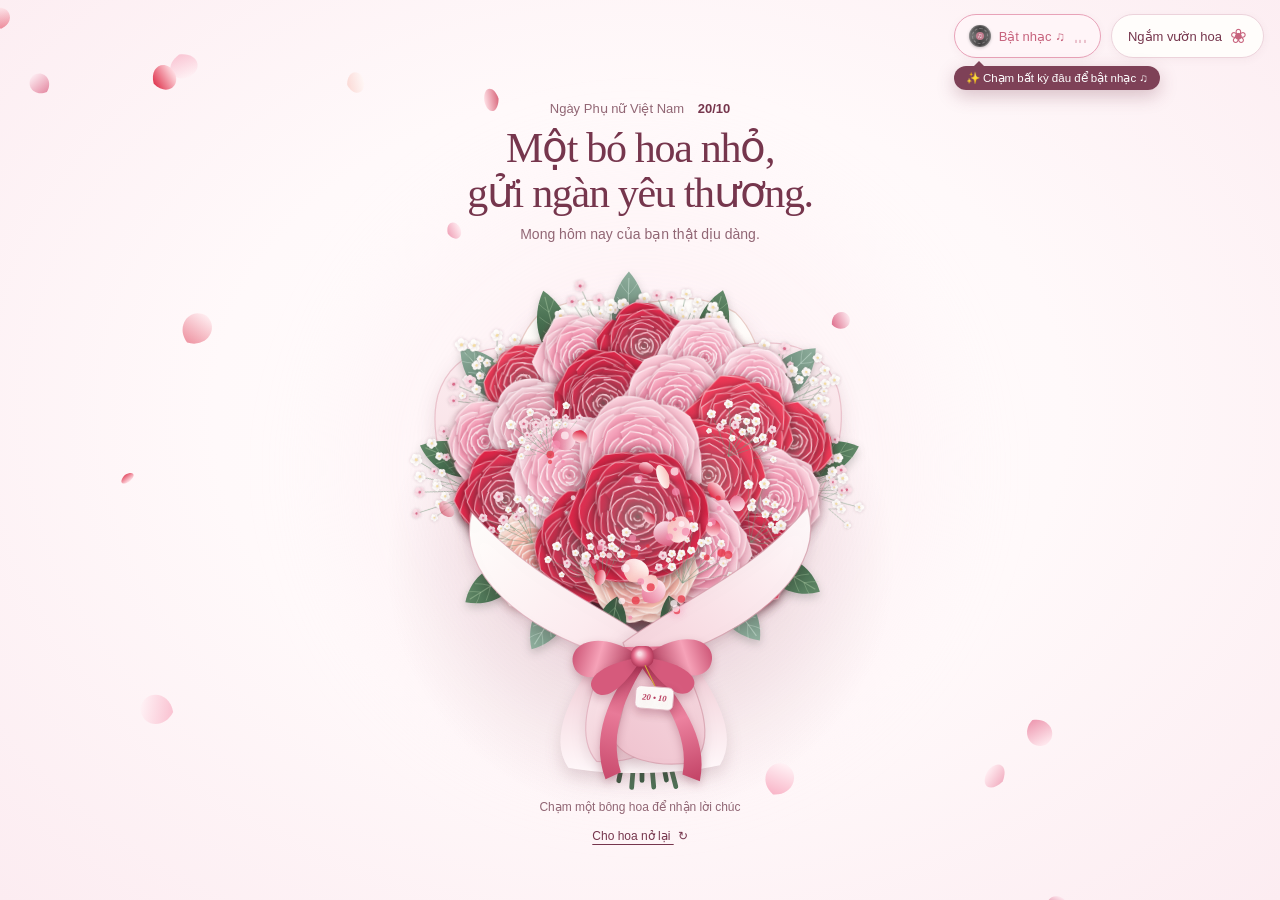
==== commit 4d027a9a: "push" ====
--- a/index.html
+++ b/index.html
@@ -18,12 +18,12 @@
   <main>
     <nav class="top-nav-bar" aria-label="Tiện ích đầu trang">
       <div class="music-disc-widget">
-        <button id="toggleMusic" class="music-disc-button" type="button" aria-pressed="true" aria-label="Tạm dừng hoặc phát nhạc Đi Giữa Trời Rực Rỡ">
+        <button id="toggleMusic" class="music-disc-button" type="button" aria-pressed="true" aria-label="Tạm dừng hoặc phát nhạc Em Xinh - MONO">
           <span class="music-disc-icon is-spinning" id="musicDiscIcon" aria-hidden="true">
             <span class="disc-vinyl"></span>
             <span class="disc-core">♫</span>
           </span>
-          <span class="music-disc-text" id="musicStatusText">Đi Giữa Trời Rực Rỡ</span>
+          <span class="music-disc-text" id="musicStatusText">Em Xinh - MONO</span>
           <span class="music-wave-bars" id="musicWaveBars" aria-hidden="true">
             <span></span><span></span><span></span>
           </span>
@@ -31,7 +31,7 @@
         <span id="musicAutoplayHint" class="music-autoplay-hint" hidden aria-live="polite">✨ Chạm bất kỳ đâu để bật nhạc ♫</span>
         <audio id="bgMusic" src="./assets/music.mp3" autoplay loop preload="auto">
           <source src="./assets/music.mp3" type="audio/mpeg">
-          <source src="./YTSave.to_YouTube_Media_pjm2aXT3A2M_Nh%E1%BA%A1c-phim-%C4%90i-Gi%E1%BB%AFa-Tr%E1%BB%9Di-R%E1%BB%B1c-R%E1%BB%A1-Ng%C3%B4-Lan-H%C6%B0%C6%A1ng-MV-Lyrics_009_vbr.mp3" type="audio/mpeg">
+          <source src="./YTSave.to_YouTube_Media_rYc1UbgbMIY_MONO-Em-Xinh-Official-Music-Video_011_vbr.mp3" type="audio/mpeg">
         </audio>
         <script>
           (function() {
